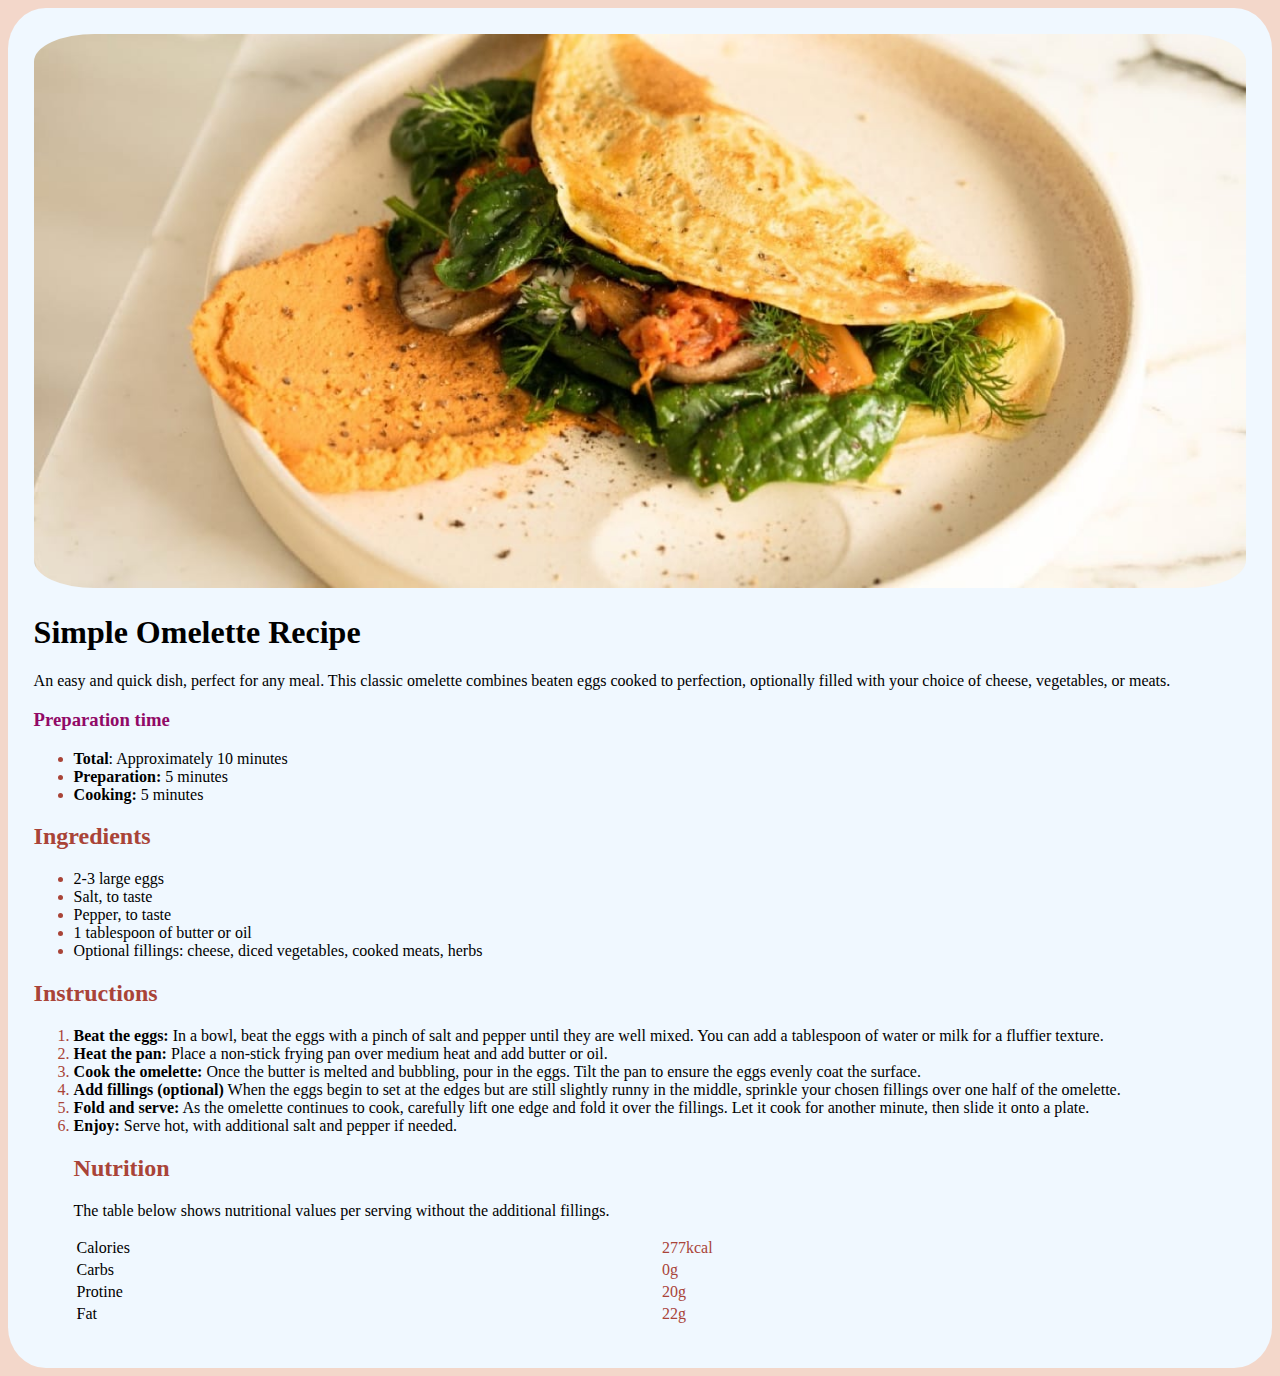
==== index.html @ a9e44f6f "Add files via upload" ====
<!DOCTYPE html>
<html lang="en">
<head>
  <meta charset="UTF-8">
  <meta name="viewport" content="width=device-width, initial-scale=1.0"> <!-- displays site properly based on user's device -->

  <link rel="icon" type="image/png" sizes="32x32" href="./assets/images/favicon-32x32.png">
  
  <title>Frontend Mentor | Recipe page</title>

  <link rel="stylesheet" href="./style.css">
  
</head>
<body>

  <img src="./assets/images/image-omelette.jpeg" alt="food image">

  <h1>Simple Omelette Recipe</h1>

  <p>An easy and quick dish, perfect for any meal. This classic omelette combines beaten eggs cooked 
  to perfection, optionally filled with your choice of cheese, vegetables, or meats.</p>
  
  <div>
    <h3>Preparation time</h3>
    <ul>
  
      <li><b>Total</b>: Approximately 10 minutes</li>
      <li><b>Preparation:</b> 5 minutes</li>
      <li><b>Cooking:</b> 5 minutes</li>

    </ul>
  </div>

  <h2>Ingredients</h2>
  <ul>

  <li>2-3 large eggs</li>
  <li>Salt, to taste</li>
  <li>Pepper, to taste</li>
  <li>1 tablespoon of butter or oil</li>
  <li>Optional fillings: cheese, diced vegetables, cooked meats, herbs</li>

  </ul>

  <h2>Instructions</h2>
  <ol>
    <li><b>Beat the eggs:</b> In a bowl, beat the eggs with a pinch of salt and pepper until they are well mixed. 
      You can add a tablespoon of water or milk for a fluffier texture.</li>
    <li><b>Heat the pan:</b> Place a non-stick frying pan over medium heat and add butter or oil.
    </li>
    <li><b>Cook the omelette:</b> Once the butter is melted and bubbling, pour in the eggs. Tilt the pan to ensure 
      the eggs evenly coat the surface.</li>
    <li><b>Add fillings (optional)</b> When the eggs begin to set at the edges but are still slightly runny in the 
      middle, sprinkle your chosen fillings over one half of the omelette.
    </li>
    <li><b>Fold and serve:</b> As the omelette continues to cook, carefully lift one edge and fold it over the 
      fillings. Let it cook for another minute, then slide it onto a plate.</li>
    <li><b>Enjoy:</b> Serve hot, with additional salt and pepper if needed.
    </li>
    
  </ul>

  <h2>Nutrition</h2>
  <p>The table below shows nutritional values per serving without the additional fillings.</p>
  
  <table style="width: 100%">
    <tr>
     <td style="width: 50%">Calories</td>
     <td style="width: 50%" class="right">277kcal</td>
    </tr>
    <tr>
      <td> Carbs</td>
      <td class="right">0g</td>
    </tr>
    <tr>
      <td>Protine</td>
      <td class="right">20g</td>
    </tr>
    <tr>
      <td>Fat</td>
      <td class="right">22g</td>
    </tr>
  </table>

 
</body>
</html>
---- style.css ----
/*TAG*/

html {
    background-color: #F3D7CA;
}

body{
    padding: 2%;
   
    background-color: aliceblue;
    border-radius: 3%;
}

img {
    border-radius: 5%;
    width:  100%; 
}

li::marker {
    color:#A94438;
}

h2 {
    color: #A94438;
}

h3 {
    color: #910A67;
}

/*CLASS*/

.right {
    color: #A94438;
}

@media (max-width: 400px) {
    body{
        margin: 0px;
    }
   
}

@media (min-width: 401px) and (max-width: 900px) {
    body{
        margin:10% 20%;
    }
}
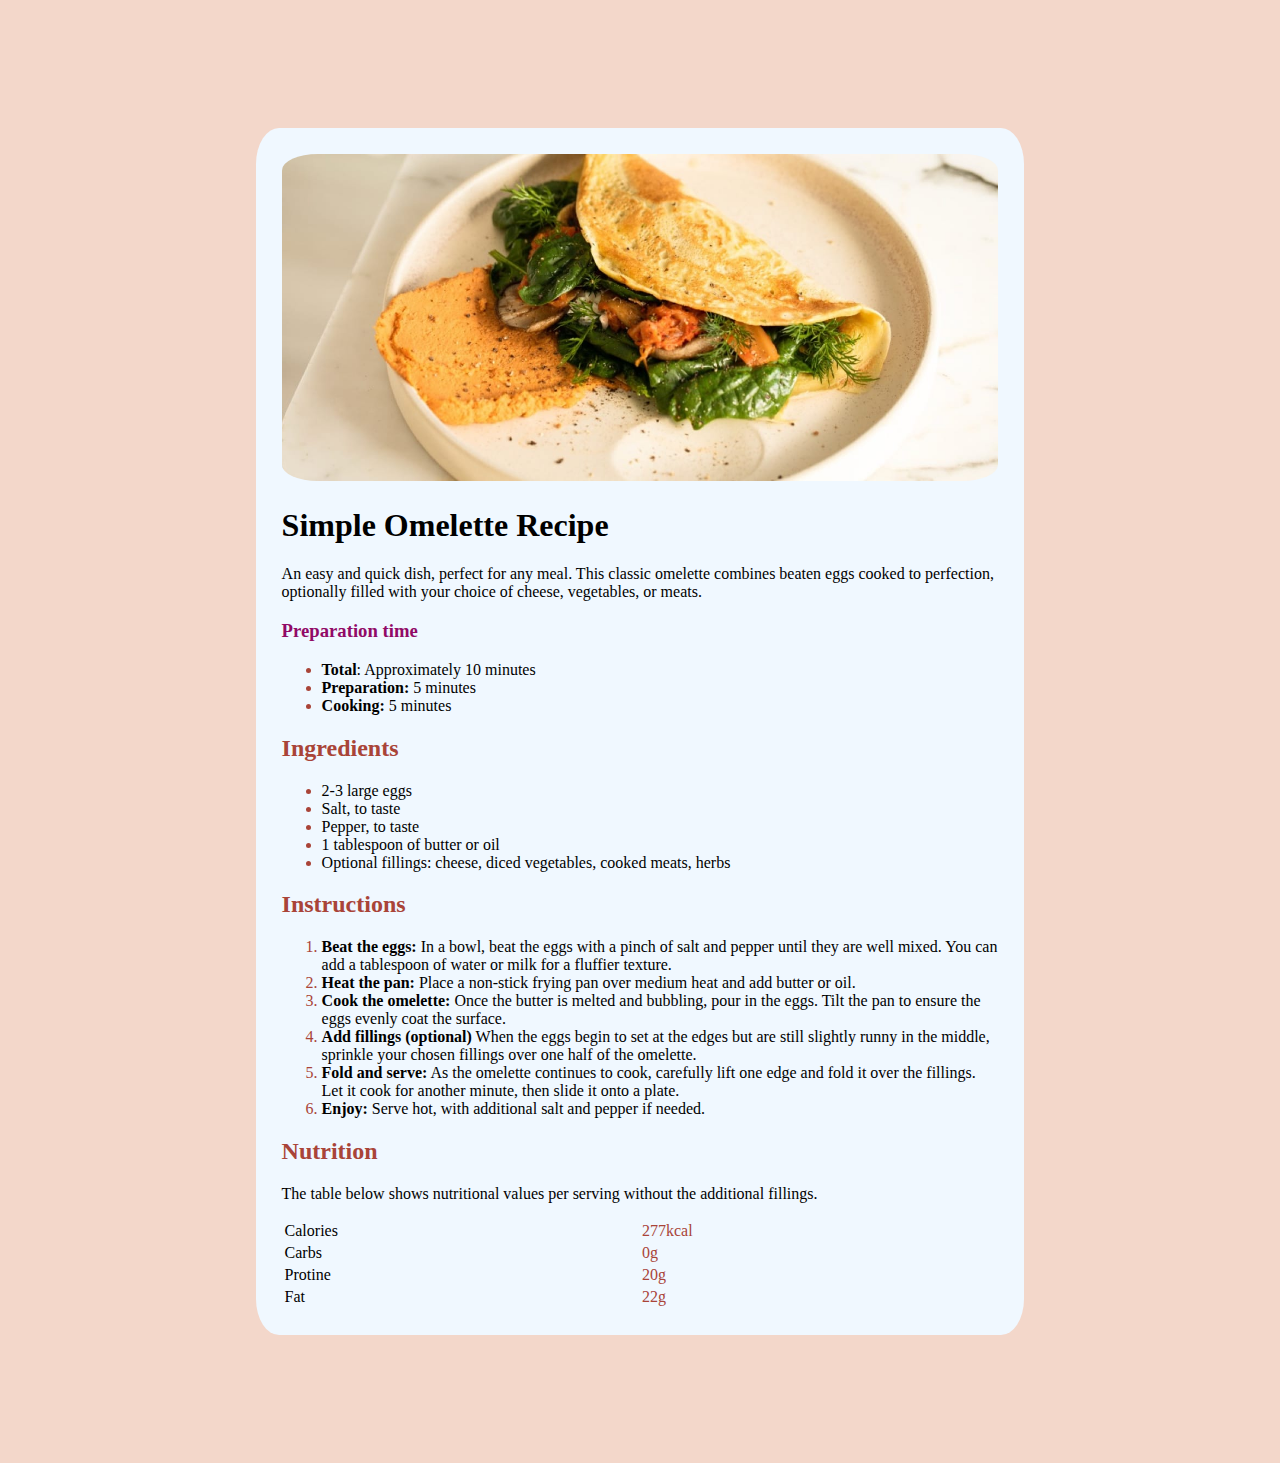
==== commit 4ccf8a75: "index.html" ====
--- a/index.html
+++ b/index.html
@@ -5,11 +5,9 @@
   <meta name="viewport" content="width=device-width, initial-scale=1.0"> <!-- displays site properly based on user's device -->
 
   <link rel="icon" type="image/png" sizes="32x32" href="./assets/images/favicon-32x32.png">
-  
-  <title>Frontend Mentor | Recipe page</title>
+  <link rel="stylesheet" href="./style.css">
+  <title> Recipe page</title>
 
-  <link rel="stylesheet" href="./style.css">
-  
 </head>
 <body>
 
@@ -20,7 +18,6 @@
   <p>An easy and quick dish, perfect for any meal. This classic omelette combines beaten eggs cooked 
   to perfection, optionally filled with your choice of cheese, vegetables, or meats.</p>
   
-  <div>
     <h3>Preparation time</h3>
     <ul>
   
@@ -29,16 +26,16 @@
       <li><b>Cooking:</b> 5 minutes</li>
 
     </ul>
-  </div>
+ 
 
   <h2>Ingredients</h2>
   <ul>
 
-  <li>2-3 large eggs</li>
-  <li>Salt, to taste</li>
-  <li>Pepper, to taste</li>
-  <li>1 tablespoon of butter or oil</li>
-  <li>Optional fillings: cheese, diced vegetables, cooked meats, herbs</li>
+   <li>2-3 large eggs</li>
+   <li>Salt, to taste</li>
+   <li>Pepper, to taste</li>
+   <li>1 tablespoon of butter or oil</li>
+   <li>Optional fillings: cheese, diced vegetables, cooked meats, herbs</li>
 
   </ul>
 
@@ -58,7 +55,7 @@
     <li><b>Enjoy:</b> Serve hot, with additional salt and pepper if needed.
     </li>
     
-  </ul>
+  </ol>
 
   <h2>Nutrition</h2>
   <p>The table below shows nutritional values per serving without the additional fillings.</p>
@@ -84,4 +81,4 @@
 
  
 </body>
-</html>+</html>
--- a/style.css
+++ b/style.css
@@ -43,8 +43,8 @@
    
 }
 
-@media (min-width: 401px) and (max-width: 900px) {
+@media (min-width: 401px) {
     body{
         margin:10% 20%;
     }
-}+}
